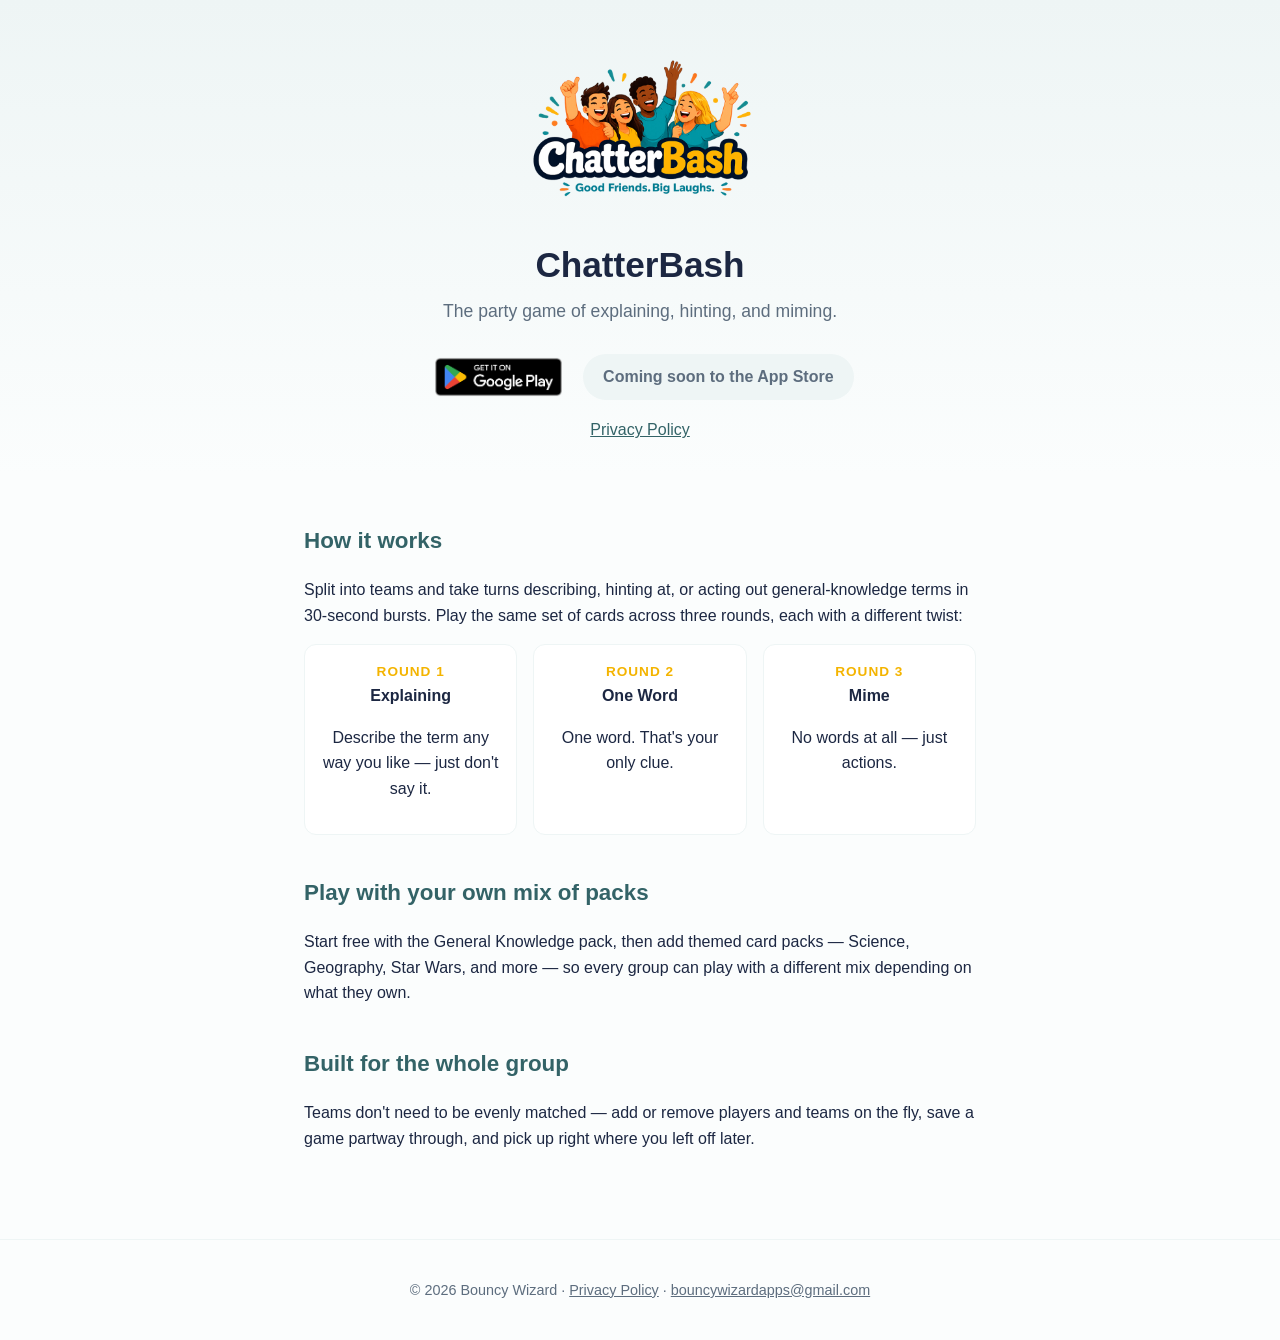
==== index.html @ 425f0691 "cache-buster" ====
<!doctype html>
<html lang="en">
<head>
  <meta charset="UTF-8">
  <meta name="viewport" content="width=device-width, initial-scale=1">
  <title>ChatterBash — the party game of explaining, hinting, and miming</title>
  <meta name="description" content="ChatterBash is a fast-paced party game inspired by Monikers and 30 Seconds. Describe, hint, or mime your way through three rounds with your team.">
  <link rel="icon" type="image/png" href="favicon.png">
  <link rel="apple-touch-icon" href="apple-touch-icon.png">
  <link rel="stylesheet" href="style.css?v=2">
</head>
<body>
  <header class="hero">
    <img class="logo" src="logo.png" alt="ChatterBash logo">
    <h1>ChatterBash</h1>
    <p class="tagline">The party game of explaining, hinting, and miming.</p>

    <div class="cta-row">
      <a class="play-badge"
         href="https://play.google.com/store/apps/details?id=com.bouncywizard.chatterbash">
        <img src="google-play-badge.png" alt="Get it on Google Play">
      </a>
      <span class="badge coming-soon">Coming soon to the App Store</span>
    </div>
    <p class="privacy-link"><a href="privacy.html">Privacy Policy</a></p>
  </header>

  <main>
    <section>
      <h2>How it works</h2>
      <p>
        Split into teams and take turns describing, hinting at, or acting out
        general-knowledge terms in 30-second bursts. Play the same set of
        cards across three rounds, each with a different twist:
      </p>
      <div class="rounds">
        <div class="card">
          <div class="round-num">ROUND 1</div>
          <strong>Explaining</strong>
          <p>Describe the term any way you like — just don't say it.</p>
        </div>
        <div class="card">
          <div class="round-num">ROUND 2</div>
          <strong>One Word</strong>
          <p>One word. That's your only clue.</p>
        </div>
        <div class="card">
          <div class="round-num">ROUND 3</div>
          <strong>Mime</strong>
          <p>No words at all — just actions.</p>
        </div>
      </div>
    </section>

    <section>
      <h2>Play with your own mix of packs</h2>
      <p>
        Start free with the General Knowledge pack, then add themed card
        packs — Science, Geography, Star Wars, and more — so every group can
        play with a different mix depending on what they own.
      </p>
    </section>

    <section>
      <h2>Built for the whole group</h2>
      <p>
        Teams don't need to be evenly matched — add or remove players and
        teams on the fly, save a game partway through, and pick up right
        where you left off later.
      </p>
    </section>
  </main>

  <footer>
    <p>
      &copy; 2026 Bouncy Wizard ·
      <a href="privacy.html">Privacy Policy</a> ·
      <a href="mailto:bouncywizardapps@gmail.com">bouncywizardapps@gmail.com</a>
    </p>
  </footer>
</body>
</html>
---- style.css ----
:root {
  --teal: #468489;
  --teal-dark: #336367;
  --gold: #f4b400;
  --green: #27c46a;
  --text: #1c2742;
  --text-secondary: #5d6d7e;
  --bg: #fbfdfd;
  --bg-panel: #ffffff;
  --bg-wash: #eef5f5;
  --max-width: 720px;
}

* {
  box-sizing: border-box;
}

body {
  margin: 0;
  font-family: -apple-system, BlinkMacSystemFont, "Segoe UI", Roboto, Helvetica, Arial, sans-serif;
  color: var(--text);
  background: var(--bg);
  line-height: 1.6;
}

a {
  color: var(--teal-dark);
}

header.hero {
  background: linear-gradient(180deg, var(--bg-wash) 0%, var(--bg) 100%);
  text-align: center;
  padding: 48px 24px 32px;
}

header.hero img.logo {
  max-width: 260px;
  width: 100%;
  height: auto;
}

header.hero h1 {
  margin: 8px 0 4px;
  font-size: 2.2rem;
}

header.hero p.tagline {
  margin: 0 auto;
  max-width: 480px;
  color: var(--text-secondary);
  font-size: 1.1rem;
}

main {
  max-width: var(--max-width);
  margin: 0 auto;
  padding: 8px 24px 48px;
}

.cta-row {
  display: flex;
  justify-content: center;
  align-items: center;
  gap: 12px;
  flex-wrap: wrap;
  margin: 24px 0 8px;
}

.badge {
  display: inline-block;
  padding: 10px 20px;
  border-radius: 999px;
  background: var(--teal);
  color: white;
  font-weight: 600;
  text-decoration: none;
}

.badge.secondary {
  background: transparent;
  color: var(--teal-dark);
  border: 2px solid var(--teal);
}

.privacy-link {
  text-align: center;
  margin: 12px 0 0;
}

.badge.coming-soon {
  background: var(--bg-wash);
  color: var(--text-secondary);
  cursor: default;
}

.play-badge {
  display: inline-flex;
  align-items: center;
}

.play-badge img {
  height: 56px;
  width: auto;
}

section {
  margin: 40px 0;
}

section h2 {
  color: var(--teal-dark);
  font-size: 1.4rem;
}

.rounds {
  display: grid;
  grid-template-columns: repeat(auto-fit, minmax(180px, 1fr));
  gap: 16px;
}

.rounds .card {
  background: var(--bg-panel);
  border: 1px solid var(--bg-wash);
  border-radius: 12px;
  padding: 16px;
  text-align: center;
}

.rounds .card .round-num {
  color: var(--gold);
  font-weight: 700;
  font-size: 0.85rem;
  letter-spacing: 1px;
}

footer {
  text-align: center;
  padding: 24px;
  color: var(--text-secondary);
  font-size: 0.9rem;
  border-top: 1px solid var(--bg-wash);
}

footer a {
  color: var(--text-secondary);
  text-decoration: underline;
}

.legal main {
  max-width: 680px;
}

.legal h1 {
  font-size: 1.8rem;
}

.legal h2 {
  color: var(--teal-dark);
  font-size: 1.2rem;
  margin-top: 32px;
}

.legal .updated {
  color: var(--text-secondary);
  font-size: 0.9rem;
}

.back-link {
  display: inline-block;
  margin-bottom: 16px;
}
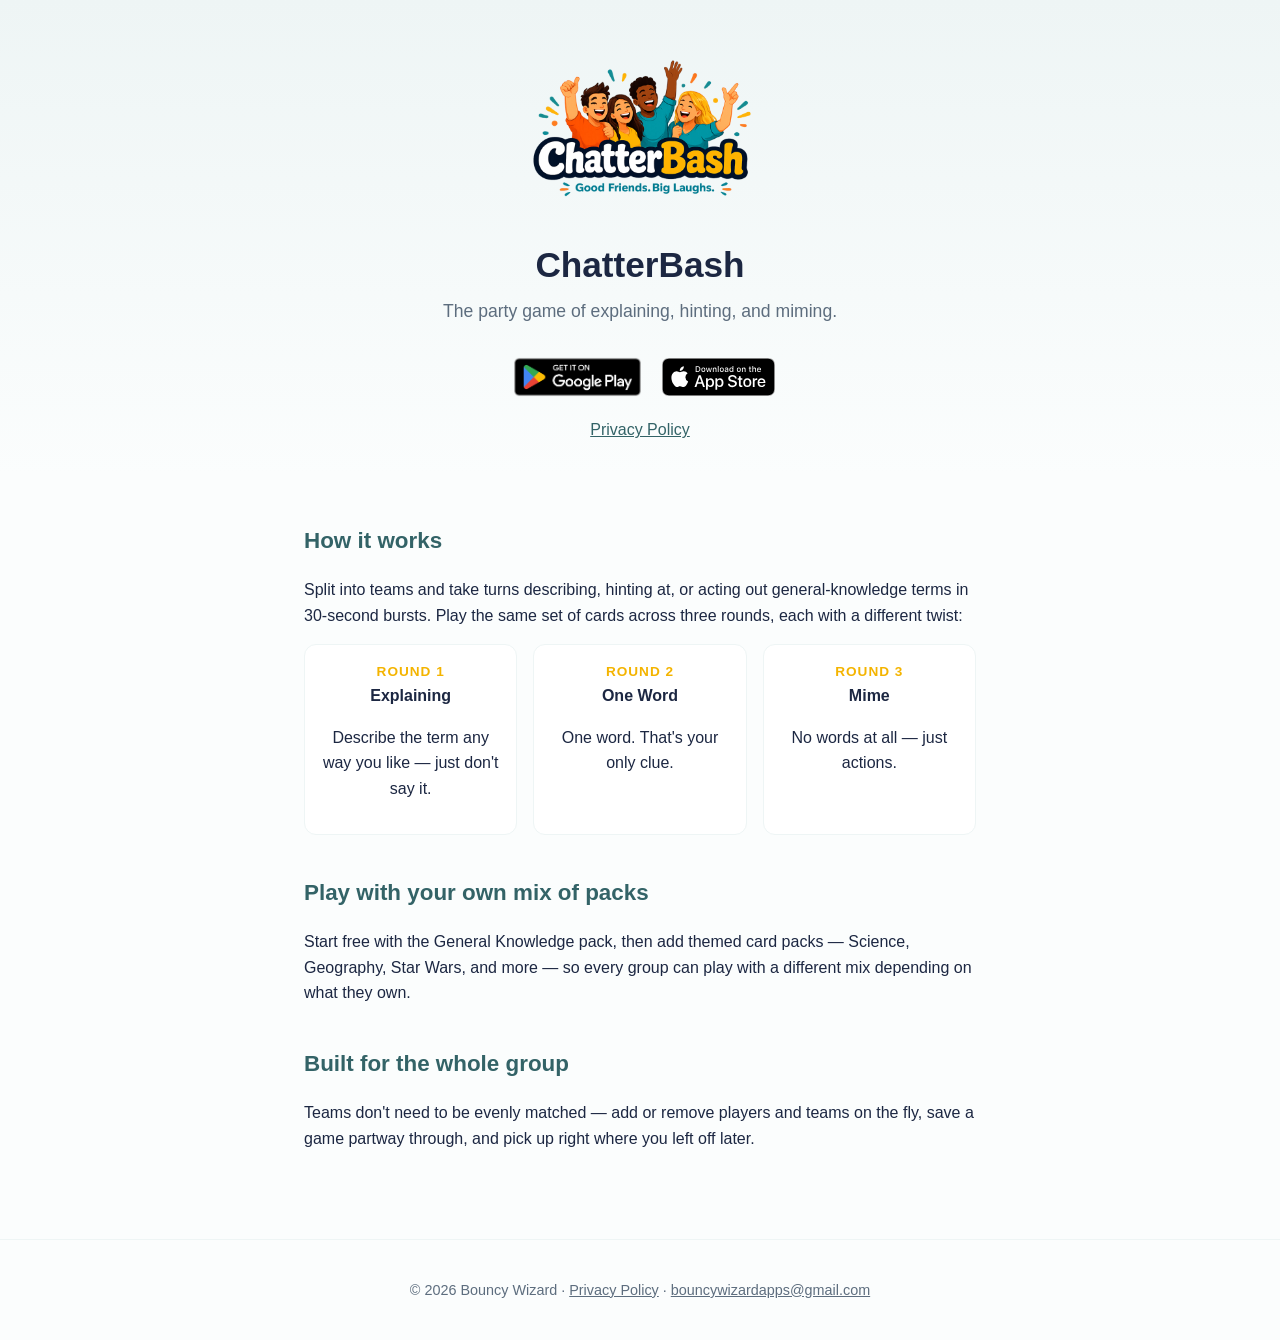
==== commit 9c9d9dcc: "Apple Store live!" ====
--- a/index.html
+++ b/index.html
@@ -7,7 +7,7 @@
   <meta name="description" content="ChatterBash is a fast-paced party game inspired by Monikers and 30 Seconds. Describe, hint, or mime your way through three rounds with your team.">
   <link rel="icon" type="image/png" href="favicon.png">
   <link rel="apple-touch-icon" href="apple-touch-icon.png">
-  <link rel="stylesheet" href="style.css?v=2">
+  <link rel="stylesheet" href="style.css?v=3">
 </head>
 <body>
   <header class="hero">
@@ -20,7 +20,10 @@
          href="https://play.google.com/store/apps/details?id=com.bouncywizard.chatterbash">
         <img src="google-play-badge.png" alt="Get it on Google Play">
       </a>
-      <span class="badge coming-soon">Coming soon to the App Store</span>
+      <a class="app-store-badge"
+         href="https://apps.apple.com/app/id6808120869">
+        <img src="app-store-badge.svg" alt="Download on the App Store">
+      </a>
     </div>
     <p class="privacy-link"><a href="privacy.html">Privacy Policy</a></p>
   </header>
--- a/style.css
+++ b/style.css
@@ -87,12 +87,6 @@
   margin: 12px 0 0;
 }
 
-.badge.coming-soon {
-  background: var(--bg-wash);
-  color: var(--text-secondary);
-  cursor: default;
-}
-
 .play-badge {
   display: inline-flex;
   align-items: center;
@@ -100,6 +94,18 @@
 
 .play-badge img {
   height: 56px;
+  width: auto;
+}
+
+/* The Play PNG has ~15% transparent padding baked in; Apple's SVG has none,
+   so 38px here matches the Play badge's visible height. */
+.app-store-badge {
+  display: inline-flex;
+  align-items: center;
+}
+
+.app-store-badge img {
+  height: 38px;
   width: auto;
 }
 
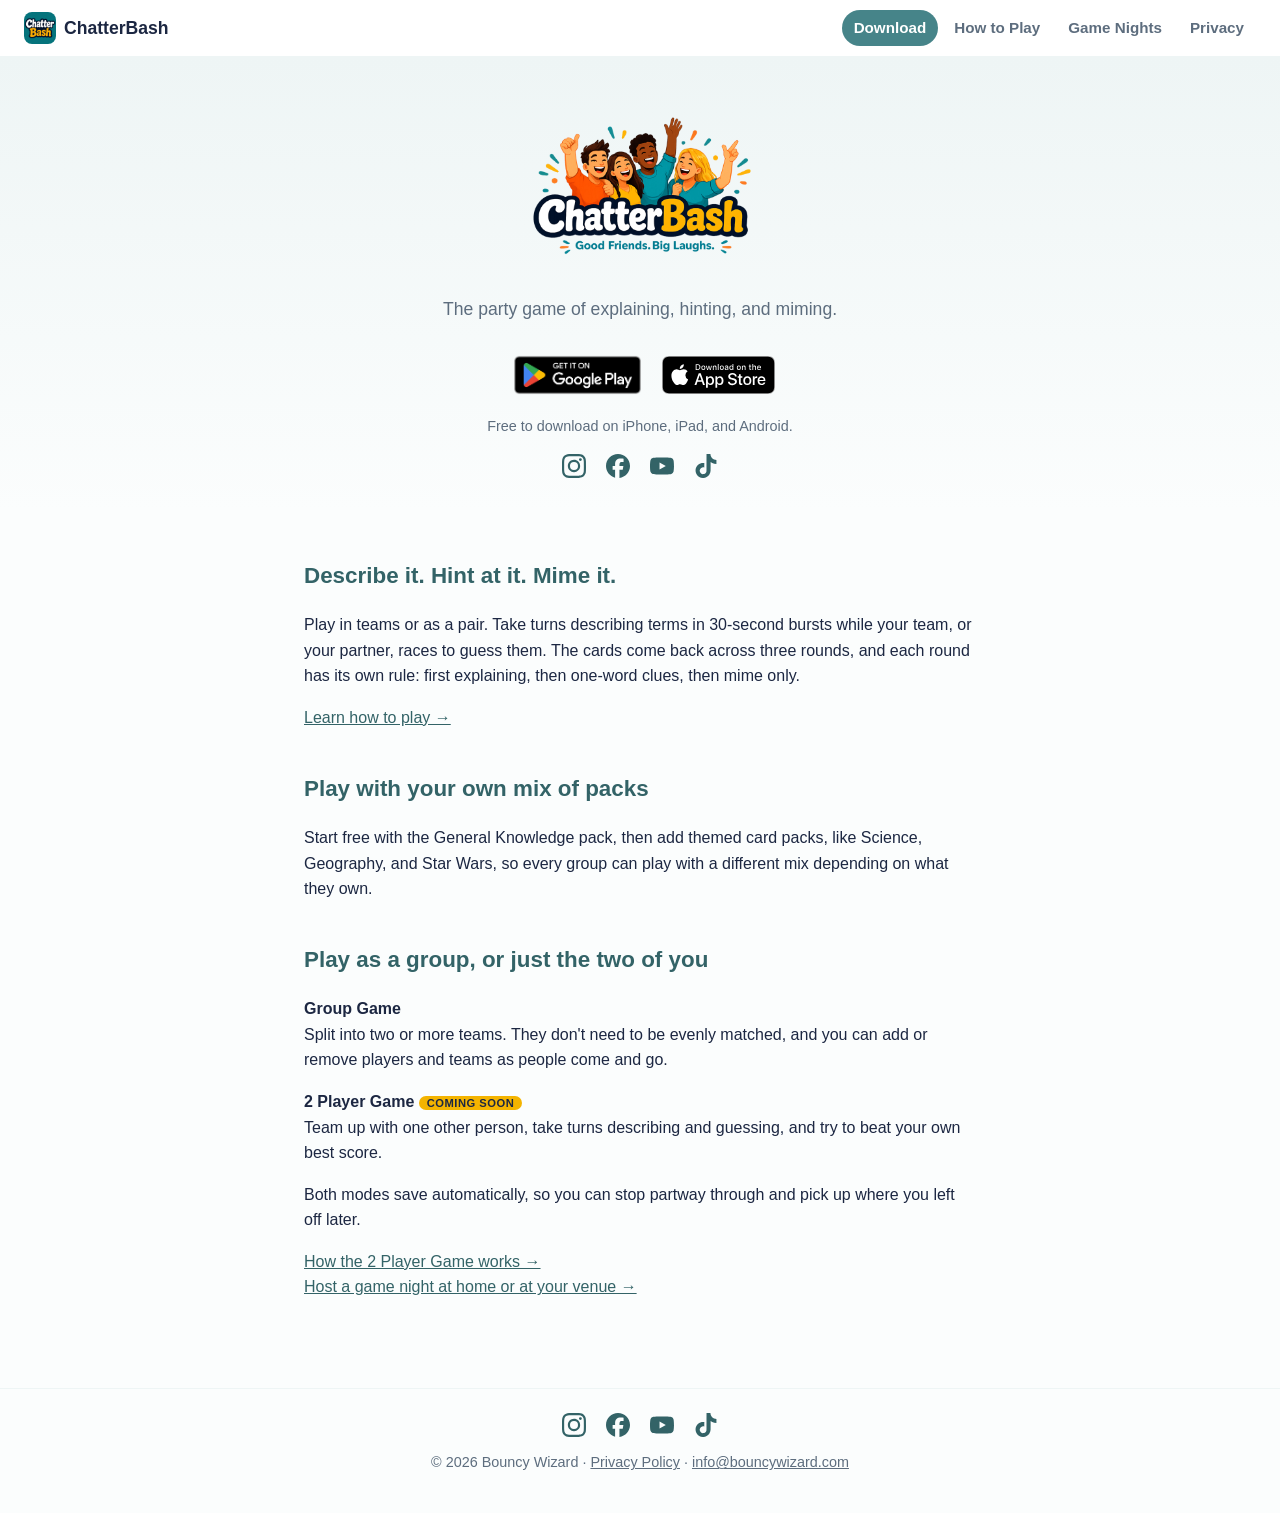
==== commit 110efdb5: "How to play and Game nights updates" ====
--- a/index.html
+++ b/index.html
@@ -7,12 +7,24 @@
   <meta name="description" content="ChatterBash is a fast-paced party game inspired by Monikers and 30 Seconds. Describe, hint, or mime your way through three rounds with your team.">
   <link rel="icon" type="image/png" href="favicon.png">
   <link rel="apple-touch-icon" href="apple-touch-icon.png">
-  <link rel="stylesheet" href="style.css?v=3">
+  <link rel="stylesheet" href="style.css?v=9">
 </head>
 <body>
+  <header class="site-nav">
+    <a class="brand" href="index.html">
+      <img src="apple-touch-icon.png" alt="" width="32" height="32">
+      ChatterBash
+    </a>
+    <nav aria-label="Main">
+      <a href="index.html" aria-current="page">Download</a>
+      <a href="how-to-play.html">How to Play</a>
+      <a href="game-nights.html">Game Nights</a>
+      <a href="privacy.html">Privacy</a>
+    </nav>
+  </header>
+
   <header class="hero">
-    <img class="logo" src="logo.png" alt="ChatterBash logo">
-    <h1>ChatterBash</h1>
+    <h1><img class="logo" src="logo.png" alt="ChatterBash"></h1>
     <p class="tagline">The party game of explaining, hinting, and miming.</p>
 
     <div class="cta-row">
@@ -25,60 +37,87 @@
         <img src="app-store-badge.svg" alt="Download on the App Store">
       </a>
     </div>
-    <p class="privacy-link"><a href="privacy.html">Privacy Policy</a></p>
+    <p class="hero-note">Free to download on iPhone, iPad, and Android.</p>
+    <nav class="social hero-social" aria-label="Follow ChatterBash">
+      <a href="https://www.instagram.com/chatterbashapp/" aria-label="Instagram" title="Instagram" target="_blank" rel="noopener">
+        <svg viewBox="0 0 24 24" aria-hidden="true"><path d="M7.0301.084c-1.2768.0602-2.1487.264-2.911.5634-.7888.3075-1.4575.72-2.1228 1.3877-.6652.6677-1.075 1.3368-1.3802 2.127-.2954.7638-.4956 1.6365-.552 2.914-.0564 1.2775-.0689 1.6882-.0626 4.947.0062 3.2586.0206 3.6671.0825 4.9473.061 1.2765.264 2.1482.5635 2.9107.308.7889.72 1.4573 1.388 2.1228.6679.6655 1.3365 1.0743 2.1285 1.38.7632.295 1.6361.4961 2.9134.552 1.2773.056 1.6884.069 4.9462.0627 3.2578-.0062 3.668-.0207 4.9478-.0814 1.28-.0607 2.147-.2652 2.9098-.5633.7889-.3086 1.4578-.72 2.1228-1.3881.665-.6682 1.0745-1.3378 1.3795-2.1284.2957-.7632.4966-1.636.552-2.9124.056-1.2809.0692-1.6898.063-4.948-.0063-3.2583-.021-3.6668-.0817-4.9465-.0607-1.2797-.264-2.1487-.5633-2.9117-.3084-.7889-.72-1.4568-1.3876-2.1228C21.2982 1.33 20.628.9208 19.8378.6165 19.074.321 18.2017.1197 16.9244.0645 15.6471.0093 15.236-.005 11.977.0014 8.718.0076 8.31.0215 7.0301.0839m.1402 21.6932c-1.17-.0509-1.8053-.2453-2.2287-.408-.5606-.216-.96-.4771-1.3819-.895-.422-.4178-.6811-.8186-.9-1.378-.1644-.4234-.3624-1.058-.4171-2.228-.0595-1.2645-.072-1.6442-.079-4.848-.007-3.2037.0053-3.583.0607-4.848.05-1.169.2456-1.805.408-2.2282.216-.5613.4762-.96.895-1.3816.4188-.4217.8184-.6814 1.3783-.9003.423-.1651 1.0575-.3614 2.227-.4171 1.2655-.06 1.6447-.072 4.848-.079 3.2033-.007 3.5835.005 4.8495.0608 1.169.0508 1.8053.2445 2.228.408.5608.216.96.4754 1.3816.895.4217.4194.6816.8176.9005 1.3787.1653.4217.3617 1.056.4169 2.2263.0602 1.2655.0739 1.645.0796 4.848.0058 3.203-.0055 3.5834-.061 4.848-.051 1.17-.245 1.8055-.408 2.2294-.216.5604-.4763.96-.8954 1.3814-.419.4215-.8181.6811-1.3783.9-.4224.1649-1.0577.3617-2.2262.4174-1.2656.0595-1.6448.072-4.8493.079-3.2045.007-3.5825-.006-4.848-.0608M16.953 5.5864A1.44 1.44 0 1 0 18.39 4.144a1.44 1.44 0 0 0-1.437 1.4424M5.8385 12.012c.0067 3.4032 2.7706 6.1557 6.173 6.1493 3.4026-.0065 6.157-2.7701 6.1506-6.1733-.0065-3.4032-2.771-6.1565-6.174-6.1498-3.403.0067-6.156 2.771-6.1496 6.1738M8 12.0077a4 4 0 1 1 4.008 3.9921A3.9996 3.9996 0 0 1 8 12.0077"/></svg>
+      </a>
+      <a href="https://www.facebook.com/profile.php?id=61594119927908" aria-label="Facebook" title="Facebook" target="_blank" rel="noopener">
+        <svg viewBox="0 0 24 24" aria-hidden="true"><path d="M9.101 23.691v-7.98H6.627v-3.667h2.474v-1.58c0-4.085 1.848-5.978 5.858-5.978.401 0 .955.042 1.468.103a8.68 8.68 0 0 1 1.141.195v3.325a8.623 8.623 0 0 0-.653-.036 26.805 26.805 0 0 0-.733-.009c-.707 0-1.259.096-1.675.309a1.686 1.686 0 0 0-.679.622c-.258.42-.374.995-.374 1.752v1.297h3.919l-.386 2.103-.287 1.564h-3.246v8.245C19.396 23.238 24 18.179 24 12.044c0-6.627-5.373-12-12-12s-12 5.373-12 12c0 5.628 3.874 10.35 9.101 11.647Z"/></svg>
+      </a>
+      <a href="https://www.youtube.com/@ChatterBash" aria-label="YouTube" title="YouTube" target="_blank" rel="noopener">
+        <svg viewBox="0 0 24 24" aria-hidden="true"><path d="M23.498 6.186a3.016 3.016 0 0 0-2.122-2.136C19.505 3.545 12 3.545 12 3.545s-7.505 0-9.377.505A3.017 3.017 0 0 0 .502 6.186C0 8.07 0 12 0 12s0 3.93.502 5.814a3.016 3.016 0 0 0 2.122 2.136c1.871.505 9.376.505 9.376.505s7.505 0 9.377-.505a3.015 3.015 0 0 0 2.122-2.136C24 15.93 24 12 24 12s0-3.93-.502-5.814zM9.545 15.568V8.432L15.818 12l-6.273 3.568z"/></svg>
+      </a>
+      <a href="https://www.tiktok.com/@chatterbash" aria-label="TikTok" title="TikTok" target="_blank" rel="noopener">
+        <svg viewBox="0 0 24 24" aria-hidden="true"><path d="M12.525.02c1.31-.02 2.61-.01 3.91-.02.08 1.53.63 3.09 1.75 4.17 1.12 1.11 2.7 1.62 4.24 1.79v4.03c-1.44-.05-2.89-.35-4.2-.97-.57-.26-1.1-.59-1.62-.93-.01 2.92.01 5.84-.02 8.75-.08 1.4-.54 2.79-1.35 3.94-1.31 1.92-3.58 3.17-5.91 3.21-1.43.08-2.86-.31-4.08-1.03-2.02-1.19-3.44-3.37-3.65-5.71-.02-.5-.03-1-.01-1.49.18-1.9 1.12-3.72 2.58-4.96 1.66-1.44 3.98-2.13 6.15-1.72.02 1.48-.04 2.96-.04 4.44-.99-.32-2.15-.23-3.02.37-.63.41-1.11 1.04-1.36 1.75-.21.51-.15 1.07-.14 1.61.24 1.64 1.82 3.02 3.5 2.87 1.12-.01 2.19-.66 2.77-1.61.19-.33.4-.67.41-1.06.1-1.79.06-3.57.07-5.36.01-4.03-.01-8.05.02-12.07z"/></svg>
+      </a>
+    </nav>
   </header>
 
   <main>
     <section>
-      <h2>How it works</h2>
+      <h2>Describe it. Hint at it. Mime it.</h2>
       <p>
-        Split into teams and take turns describing, hinting at, or acting out
-        general-knowledge terms in 30-second bursts. Play the same set of
-        cards across three rounds, each with a different twist:
+        Play in teams or as a pair. Take turns describing terms in 30-second
+        bursts while your team, or your partner, races to guess them. The
+        cards come back across three rounds, and each round has its own rule:
+        first explaining, then one-word clues, then mime only.
       </p>
-      <div class="rounds">
-        <div class="card">
-          <div class="round-num">ROUND 1</div>
-          <strong>Explaining</strong>
-          <p>Describe the term any way you like — just don't say it.</p>
-        </div>
-        <div class="card">
-          <div class="round-num">ROUND 2</div>
-          <strong>One Word</strong>
-          <p>One word. That's your only clue.</p>
-        </div>
-        <div class="card">
-          <div class="round-num">ROUND 3</div>
-          <strong>Mime</strong>
-          <p>No words at all — just actions.</p>
-        </div>
-      </div>
+      <p><a href="how-to-play.html">Learn how to play &rarr;</a></p>
     </section>
 
     <section>
       <h2>Play with your own mix of packs</h2>
       <p>
         Start free with the General Knowledge pack, then add themed card
-        packs — Science, Geography, Star Wars, and more — so every group can
-        play with a different mix depending on what they own.
+        packs, like Science, Geography, and Star Wars, so every group can play
+        with a different mix depending on what they own.
       </p>
     </section>
 
     <section>
-      <h2>Built for the whole group</h2>
+      <h2>Play as a group, or just the two of you</h2>
       <p>
-        Teams don't need to be evenly matched — add or remove players and
-        teams on the fly, save a game partway through, and pick up right
-        where you left off later.
+        <strong>Group Game</strong><br>
+        Split into two or more teams. They don't
+        need to be evenly matched, and you can add or remove players and
+        teams as people come and go.
+      </p>
+      <p>
+        <strong>2 Player Game</strong> <span class="soon">Coming soon</span><br>
+        Team up with one other person, take turns describing and guessing,
+        and try to beat your own best score.
+      </p>
+      <p>
+        Both modes save automatically, so you can stop partway through and
+        pick up where you left off later.
+      </p>
+      <p>
+        <a href="how-to-play.html#2-player">How the 2 Player Game works &rarr;</a><br>
+        <a href="game-nights.html">Host a game night at home or at your venue &rarr;</a>
       </p>
     </section>
   </main>
 
   <footer>
+    <nav class="social" aria-label="ChatterBash on social media">
+      <a href="https://www.instagram.com/chatterbashapp/" aria-label="Instagram" title="Instagram" target="_blank" rel="noopener">
+        <svg viewBox="0 0 24 24" aria-hidden="true"><path d="M7.0301.084c-1.2768.0602-2.1487.264-2.911.5634-.7888.3075-1.4575.72-2.1228 1.3877-.6652.6677-1.075 1.3368-1.3802 2.127-.2954.7638-.4956 1.6365-.552 2.914-.0564 1.2775-.0689 1.6882-.0626 4.947.0062 3.2586.0206 3.6671.0825 4.9473.061 1.2765.264 2.1482.5635 2.9107.308.7889.72 1.4573 1.388 2.1228.6679.6655 1.3365 1.0743 2.1285 1.38.7632.295 1.6361.4961 2.9134.552 1.2773.056 1.6884.069 4.9462.0627 3.2578-.0062 3.668-.0207 4.9478-.0814 1.28-.0607 2.147-.2652 2.9098-.5633.7889-.3086 1.4578-.72 2.1228-1.3881.665-.6682 1.0745-1.3378 1.3795-2.1284.2957-.7632.4966-1.636.552-2.9124.056-1.2809.0692-1.6898.063-4.948-.0063-3.2583-.021-3.6668-.0817-4.9465-.0607-1.2797-.264-2.1487-.5633-2.9117-.3084-.7889-.72-1.4568-1.3876-2.1228C21.2982 1.33 20.628.9208 19.8378.6165 19.074.321 18.2017.1197 16.9244.0645 15.6471.0093 15.236-.005 11.977.0014 8.718.0076 8.31.0215 7.0301.0839m.1402 21.6932c-1.17-.0509-1.8053-.2453-2.2287-.408-.5606-.216-.96-.4771-1.3819-.895-.422-.4178-.6811-.8186-.9-1.378-.1644-.4234-.3624-1.058-.4171-2.228-.0595-1.2645-.072-1.6442-.079-4.848-.007-3.2037.0053-3.583.0607-4.848.05-1.169.2456-1.805.408-2.2282.216-.5613.4762-.96.895-1.3816.4188-.4217.8184-.6814 1.3783-.9003.423-.1651 1.0575-.3614 2.227-.4171 1.2655-.06 1.6447-.072 4.848-.079 3.2033-.007 3.5835.005 4.8495.0608 1.169.0508 1.8053.2445 2.228.408.5608.216.96.4754 1.3816.895.4217.4194.6816.8176.9005 1.3787.1653.4217.3617 1.056.4169 2.2263.0602 1.2655.0739 1.645.0796 4.848.0058 3.203-.0055 3.5834-.061 4.848-.051 1.17-.245 1.8055-.408 2.2294-.216.5604-.4763.96-.8954 1.3814-.419.4215-.8181.6811-1.3783.9-.4224.1649-1.0577.3617-2.2262.4174-1.2656.0595-1.6448.072-4.8493.079-3.2045.007-3.5825-.006-4.848-.0608M16.953 5.5864A1.44 1.44 0 1 0 18.39 4.144a1.44 1.44 0 0 0-1.437 1.4424M5.8385 12.012c.0067 3.4032 2.7706 6.1557 6.173 6.1493 3.4026-.0065 6.157-2.7701 6.1506-6.1733-.0065-3.4032-2.771-6.1565-6.174-6.1498-3.403.0067-6.156 2.771-6.1496 6.1738M8 12.0077a4 4 0 1 1 4.008 3.9921A3.9996 3.9996 0 0 1 8 12.0077"/></svg>
+      </a>
+      <a href="https://www.facebook.com/profile.php?id=61594119927908" aria-label="Facebook" title="Facebook" target="_blank" rel="noopener">
+        <svg viewBox="0 0 24 24" aria-hidden="true"><path d="M9.101 23.691v-7.98H6.627v-3.667h2.474v-1.58c0-4.085 1.848-5.978 5.858-5.978.401 0 .955.042 1.468.103a8.68 8.68 0 0 1 1.141.195v3.325a8.623 8.623 0 0 0-.653-.036 26.805 26.805 0 0 0-.733-.009c-.707 0-1.259.096-1.675.309a1.686 1.686 0 0 0-.679.622c-.258.42-.374.995-.374 1.752v1.297h3.919l-.386 2.103-.287 1.564h-3.246v8.245C19.396 23.238 24 18.179 24 12.044c0-6.627-5.373-12-12-12s-12 5.373-12 12c0 5.628 3.874 10.35 9.101 11.647Z"/></svg>
+      </a>
+      <a href="https://www.youtube.com/@ChatterBash" aria-label="YouTube" title="YouTube" target="_blank" rel="noopener">
+        <svg viewBox="0 0 24 24" aria-hidden="true"><path d="M23.498 6.186a3.016 3.016 0 0 0-2.122-2.136C19.505 3.545 12 3.545 12 3.545s-7.505 0-9.377.505A3.017 3.017 0 0 0 .502 6.186C0 8.07 0 12 0 12s0 3.93.502 5.814a3.016 3.016 0 0 0 2.122 2.136c1.871.505 9.376.505 9.376.505s7.505 0 9.377-.505a3.015 3.015 0 0 0 2.122-2.136C24 15.93 24 12 24 12s0-3.93-.502-5.814zM9.545 15.568V8.432L15.818 12l-6.273 3.568z"/></svg>
+      </a>
+      <a href="https://www.tiktok.com/@chatterbash" aria-label="TikTok" title="TikTok" target="_blank" rel="noopener">
+        <svg viewBox="0 0 24 24" aria-hidden="true"><path d="M12.525.02c1.31-.02 2.61-.01 3.91-.02.08 1.53.63 3.09 1.75 4.17 1.12 1.11 2.7 1.62 4.24 1.79v4.03c-1.44-.05-2.89-.35-4.2-.97-.57-.26-1.1-.59-1.62-.93-.01 2.92.01 5.84-.02 8.75-.08 1.4-.54 2.79-1.35 3.94-1.31 1.92-3.58 3.17-5.91 3.21-1.43.08-2.86-.31-4.08-1.03-2.02-1.19-3.44-3.37-3.65-5.71-.02-.5-.03-1-.01-1.49.18-1.9 1.12-3.72 2.58-4.96 1.66-1.44 3.98-2.13 6.15-1.72.02 1.48-.04 2.96-.04 4.44-.99-.32-2.15-.23-3.02.37-.63.41-1.11 1.04-1.36 1.75-.21.51-.15 1.07-.14 1.61.24 1.64 1.82 3.02 3.5 2.87 1.12-.01 2.19-.66 2.77-1.61.19-.33.4-.67.41-1.06.1-1.79.06-3.57.07-5.36.01-4.03-.01-8.05.02-12.07z"/></svg>
+      </a>
+    </nav>
     <p>
       &copy; 2026 Bouncy Wizard ·
       <a href="privacy.html">Privacy Policy</a> ·
-      <a href="mailto:bouncywizardapps@gmail.com">bouncywizardapps@gmail.com</a>
+      <a href="mailto:info@bouncywizard.com">info@bouncywizard.com</a>
     </p>
   </footer>
 </body>
--- a/style.css
+++ b/style.css
@@ -27,6 +27,103 @@
   color: var(--teal-dark);
 }
 
+/* Site-wide navigation bar */
+.site-nav {
+  position: sticky;
+  top: 0;
+  z-index: 10;
+  display: flex;
+  align-items: center;
+  justify-content: space-between;
+  flex-wrap: wrap;
+  gap: 8px 24px;
+  padding: 10px 24px;
+  background: var(--bg-panel);
+  border-bottom: 1px solid var(--bg-wash);
+}
+
+.site-nav .brand {
+  display: inline-flex;
+  align-items: center;
+  gap: 8px;
+  font-weight: 700;
+  font-size: 1.1rem;
+  color: var(--text);
+  text-decoration: none;
+}
+
+.site-nav .brand img {
+  width: 32px;
+  height: 32px;
+  border-radius: 8px;
+}
+
+.site-nav nav {
+  display: flex;
+  flex-wrap: wrap;
+  gap: 4px;
+}
+
+.site-nav nav a {
+  padding: 6px 12px;
+  border-radius: 999px;
+  color: var(--text-secondary);
+  font-weight: 600;
+  font-size: 0.95rem;
+  text-decoration: none;
+}
+
+.site-nav nav a:hover,
+.site-nav nav a:focus-visible {
+  color: var(--teal-dark);
+  background: var(--bg-wash);
+}
+
+.site-nav nav a[aria-current="page"] {
+  color: white;
+  background: var(--teal);
+}
+
+@media (max-width: 560px) {
+  .site-nav {
+    justify-content: center;
+    padding: 10px 16px;
+  }
+
+  .site-nav nav {
+    justify-content: center;
+  }
+
+  .site-nav nav {
+    gap: 0;
+  }
+
+  .site-nav nav a {
+    padding: 5px 8px;
+    font-size: 0.85rem;
+  }
+}
+
+/* Shorter header for inner pages */
+.page-hero {
+  background: linear-gradient(180deg, var(--bg-wash) 0%, var(--bg) 100%);
+  text-align: center;
+  padding: 40px 24px 16px;
+}
+
+.page-hero h1 {
+  margin: 0 0 4px;
+  font-size: 2rem;
+  color: var(--teal-dark);
+}
+
+.page-hero .tagline {
+  margin: 0 auto;
+  max-width: 480px;
+  color: var(--text-secondary);
+  font-size: 1.1rem;
+}
+
 header.hero {
   background: linear-gradient(180deg, var(--bg-wash) 0%, var(--bg) 100%);
   text-align: center;
@@ -34,14 +131,15 @@
 }
 
 header.hero img.logo {
+  display: inline-block;
   max-width: 260px;
   width: 100%;
   height: auto;
 }
 
 header.hero h1 {
-  margin: 8px 0 4px;
-  font-size: 2.2rem;
+  margin: 0 0 16px;
+  line-height: 0;
 }
 
 header.hero p.tagline {
@@ -82,9 +180,11 @@
   border: 2px solid var(--teal);
 }
 
-.privacy-link {
+.hero-note {
   text-align: center;
   margin: 12px 0 0;
+  color: var(--text-secondary);
+  font-size: 0.9rem;
 }
 
 .play-badge {
@@ -118,13 +218,13 @@
   font-size: 1.4rem;
 }
 
-.rounds {
+.cards {
   display: grid;
   grid-template-columns: repeat(auto-fit, minmax(180px, 1fr));
   gap: 16px;
 }
 
-.rounds .card {
+.card {
   background: var(--bg-panel);
   border: 1px solid var(--bg-wash);
   border-radius: 12px;
@@ -132,13 +232,39 @@
   text-align: center;
 }
 
-.rounds .card .round-num {
+.card .round-num {
   color: var(--gold);
   font-weight: 700;
   font-size: 0.85rem;
   letter-spacing: 1px;
 }
 
+.steps {
+  padding-left: 1.4em;
+}
+
+.steps li {
+  margin-bottom: 12px;
+}
+
+.steps li::marker {
+  color: var(--teal);
+  font-weight: 700;
+}
+
+.card strong {
+  display: block;
+  margin-bottom: 4px;
+}
+
+.card p {
+  margin: 0;
+}
+
+.cta-section {
+  text-align: center;
+}
+
 footer {
   text-align: center;
   padding: 24px;
@@ -171,7 +297,257 @@
   font-size: 0.9rem;
 }
 
-.back-link {
+.social {
+  display: flex;
+  justify-content: center;
+  gap: 20px;
+  margin-bottom: 12px;
+}
+
+.social a {
+  display: inline-flex;
+  color: var(--teal-dark);
+  transition: color 0.15s ease, transform 0.15s ease;
+}
+
+.social a:hover,
+.social a:focus-visible {
+  color: var(--teal);
+  transform: translateY(-2px);
+}
+
+.social svg {
+  width: 24px;
+  height: 24px;
+  fill: currentColor;
+}
+
+/* How to Play: game-mode tabs */
+.tabs {
+  display: flex;
+  gap: 4px;
+  margin: 24px 0 8px;
+  padding: 4px;
+  background: var(--bg-wash);
+  border-radius: 16px;
+}
+
+.tab {
+  flex: 1;
+  display: inline-flex;
+  align-items: center;
+  justify-content: center;
+  flex-wrap: wrap;
+  gap: 6px;
+  padding: 10px 12px;
+  border: 0;
+  border-radius: 12px;
+  background: transparent;
+  color: var(--text-secondary);
+  font: inherit;
+  font-weight: 600;
+  cursor: pointer;
+}
+
+.tab:hover {
+  color: var(--teal-dark);
+}
+
+.tab[aria-selected="true"] {
+  background: var(--teal);
+  color: white;
+}
+
+.tab:focus-visible {
+  outline: 2px solid var(--teal-dark);
+  outline-offset: 2px;
+}
+
+.soon {
+  padding: 1px 8px;
+  border-radius: 999px;
+  background: var(--gold);
+  color: var(--text);
+  font-size: 0.7rem;
+  font-weight: 700;
+  letter-spacing: 0.5px;
+  text-transform: uppercase;
+}
+
+.notice {
+  margin: 24px 0 0;
+  padding: 12px 16px;
+  border-left: 4px solid var(--gold);
+  border-radius: 8px;
+  background: #fff8e1;
+}
+
+.tab-panel section:first-child,
+.tab-panel .notice + section {
+  margin-top: 24px;
+}
+
+/* Game Nights: at home / at your venue */
+html {
+  scroll-behavior: smooth;
+}
+
+.part {
+  scroll-margin-top: 80px;
+  padding-top: 8px;
+}
+
+.part + .part {
+  border-top: 1px solid var(--bg-wash);
+  padding-top: 32px;
+}
+
+.part h2 {
+  font-size: 1.7rem;
+}
+
+.part h3 {
+  color: var(--teal-dark);
+  font-size: 1.2rem;
+  margin: 32px 0 8px;
+}
+
+.chooser {
+  display: grid;
+  grid-template-columns: repeat(auto-fit, minmax(220px, 1fr));
+  gap: 16px;
+  margin-top: 24px;
+}
+
+.choice {
+  display: block;
+  padding: 18px 20px;
+  border: 2px solid var(--bg-wash);
+  border-radius: 12px;
+  background: var(--bg-panel);
+  color: var(--text);
+  text-decoration: none;
+  transition: border-color 0.15s ease, transform 0.15s ease;
+}
+
+.choice:hover,
+.choice:focus-visible {
+  border-color: var(--teal);
+  transform: translateY(-2px);
+}
+
+.choice strong {
+  display: block;
+  color: var(--teal-dark);
+  font-size: 1.15rem;
+}
+
+.choice strong::after {
+  content: " \2193";
+}
+
+.choice span {
+  color: var(--text-secondary);
+}
+
+.lead {
+  color: var(--teal-dark);
+  font-size: 1.15rem;
+}
+
+.golden {
+  padding: 12px 16px;
+  border-left: 4px solid var(--gold);
+  border-radius: 8px;
+  background: #fff8e1;
+  font-style: italic;
+}
+
+.kit {
+  margin: 28px 0;
+  padding: 24px;
+  border-radius: 12px;
+  background: var(--teal-dark);
+  color: white;
+}
+
+.kit h3 {
+  margin: 4px 0 8px;
+  color: white;
+  font-size: 1.35rem;
+}
+
+.kit p {
+  margin: 0 0 16px;
+}
+
+.kit-label {
+  color: var(--gold);
+  font-weight: 700;
+  font-size: 0.8rem;
+  letter-spacing: 1px;
+  text-transform: uppercase;
+}
+
+.kit-button {
   display: inline-block;
-  margin-bottom: 16px;
-}
+  padding: 10px 20px;
+  border-radius: 999px;
+  background: var(--gold);
+  color: var(--text);
+  font-weight: 700;
+  text-decoration: none;
+}
+
+.kit-button:hover,
+.kit-button:focus-visible {
+  background: #ffc933;
+}
+
+.kit-button span {
+  font-weight: 400;
+  font-size: 0.9rem;
+  white-space: nowrap;
+}
+
+.table-wrap {
+  overflow-x: auto;
+}
+
+table {
+  width: 100%;
+  border-collapse: collapse;
+  font-size: 0.95rem;
+}
+
+th,
+td {
+  padding: 10px 12px;
+  text-align: left;
+  vertical-align: top;
+  border-bottom: 1px solid var(--bg-wash);
+}
+
+thead th {
+  background: var(--text);
+  color: white;
+}
+
+tbody th {
+  font-weight: 600;
+}
+
+tbody tr:nth-child(even) {
+  background: var(--bg-wash);
+}
+
+@media (max-width: 560px) {
+  th,
+  td {
+    padding: 8px;
+  }
+}
+
+.hero-social {
+  margin: 16px 0 0;
+}
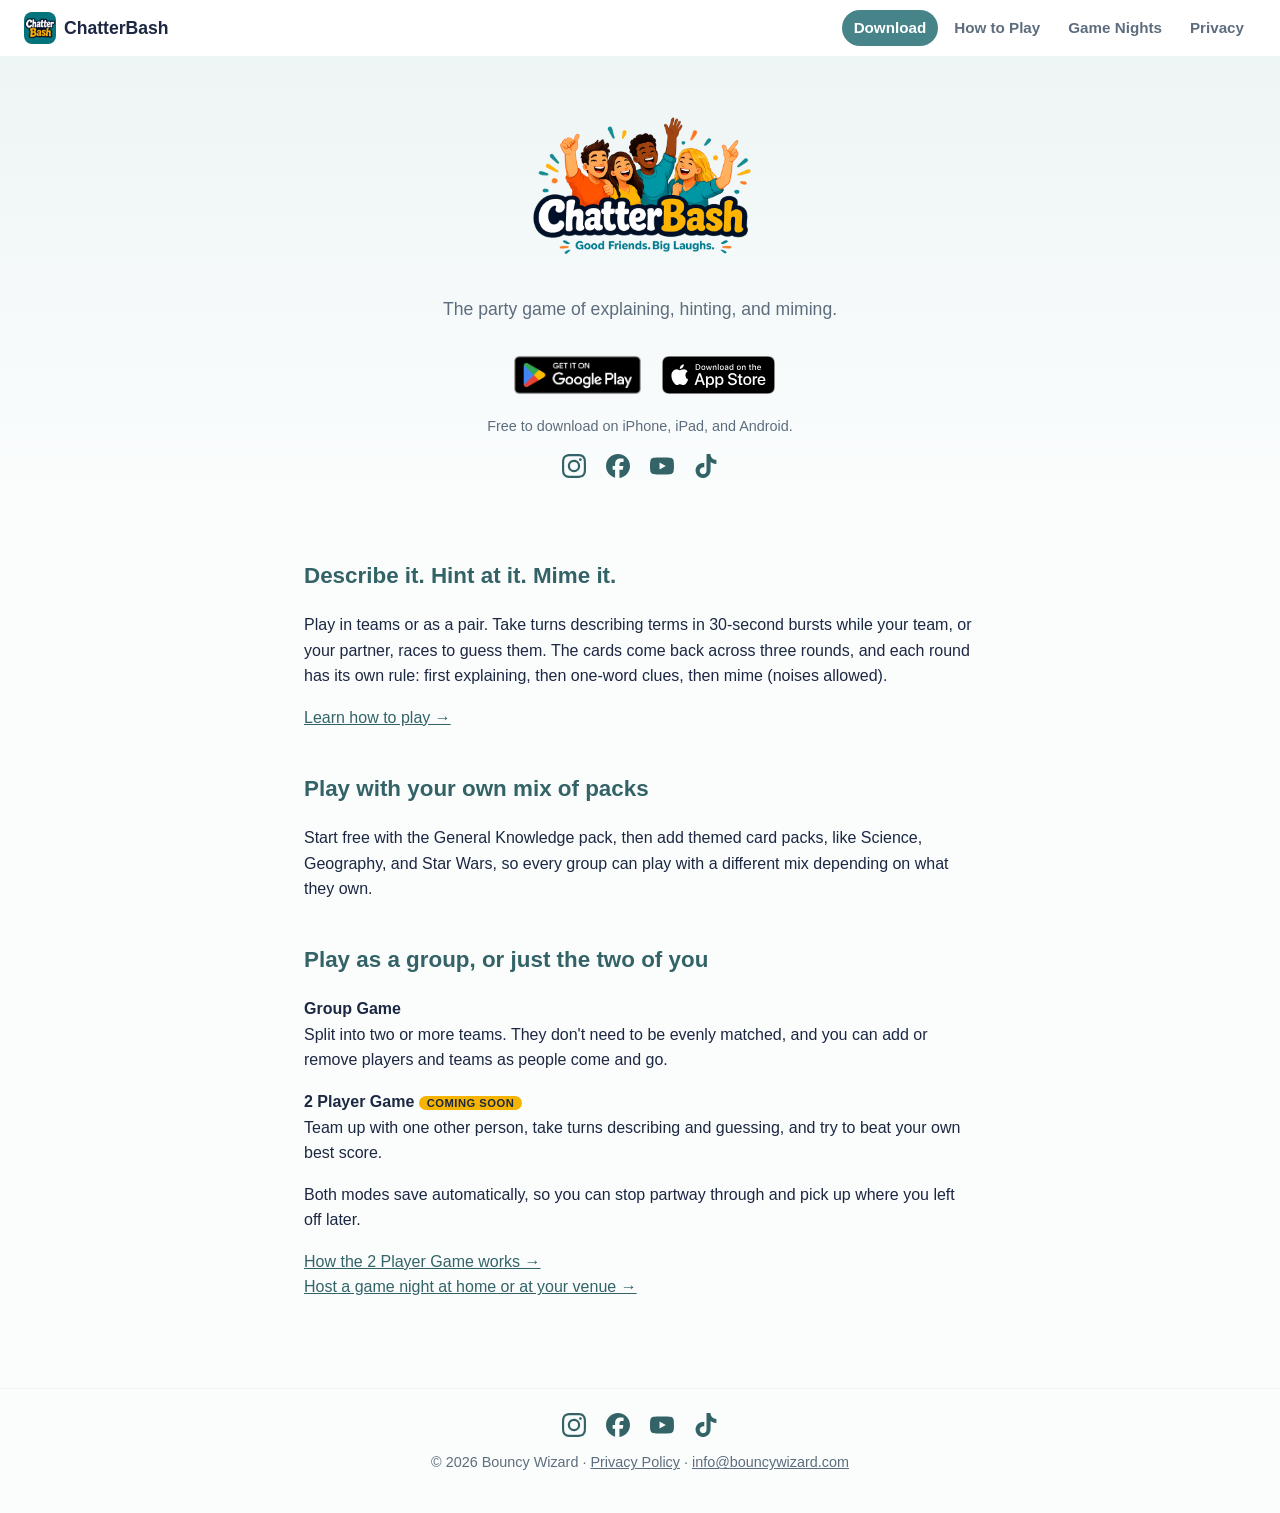
==== commit 9e9fd8b3: "small update" ====
--- a/index.html
+++ b/index.html
@@ -61,7 +61,7 @@
         Play in teams or as a pair. Take turns describing terms in 30-second
         bursts while your team, or your partner, races to guess them. The
         cards come back across three rounds, and each round has its own rule:
-        first explaining, then one-word clues, then mime only.
+        first explaining, then one-word clues, then mime (noises allowed).
       </p>
       <p><a href="how-to-play.html">Learn how to play &rarr;</a></p>
     </section>
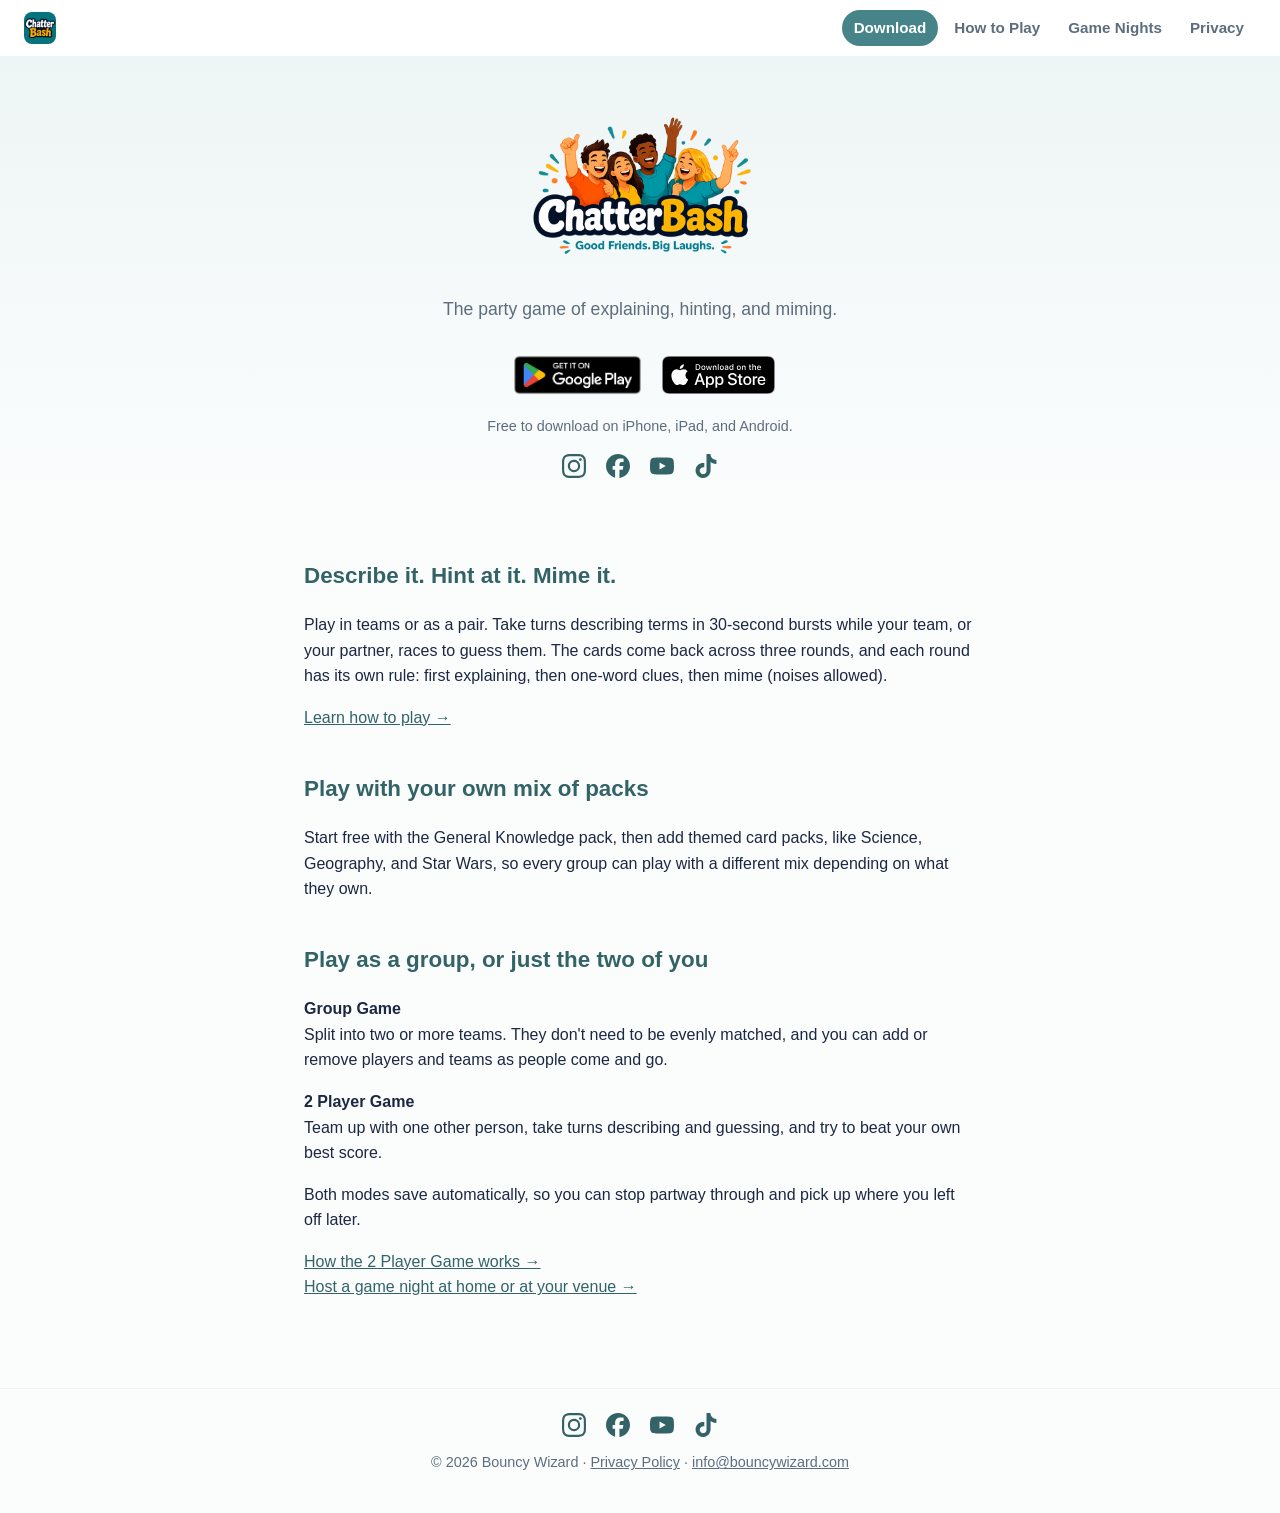
==== commit ca503f35: "remove "coming soon" for 2 player game" ====
--- a/index.html
+++ b/index.html
@@ -12,8 +12,7 @@
 <body>
   <header class="site-nav">
     <a class="brand" href="index.html">
-      <img src="apple-touch-icon.png" alt="" width="32" height="32">
-      ChatterBash
+      <img src="apple-touch-icon.png" alt="ChatterBash home" width="32" height="32">
     </a>
     <nav aria-label="Main">
       <a href="index.html" aria-current="page">Download</a>
@@ -84,7 +83,7 @@
         teams as people come and go.
       </p>
       <p>
-        <strong>2 Player Game</strong> <span class="soon">Coming soon</span><br>
+        <strong>2 Player Game</strong><br>
         Team up with one other person, take turns describing and guessing,
         and try to beat your own best score.
       </p>
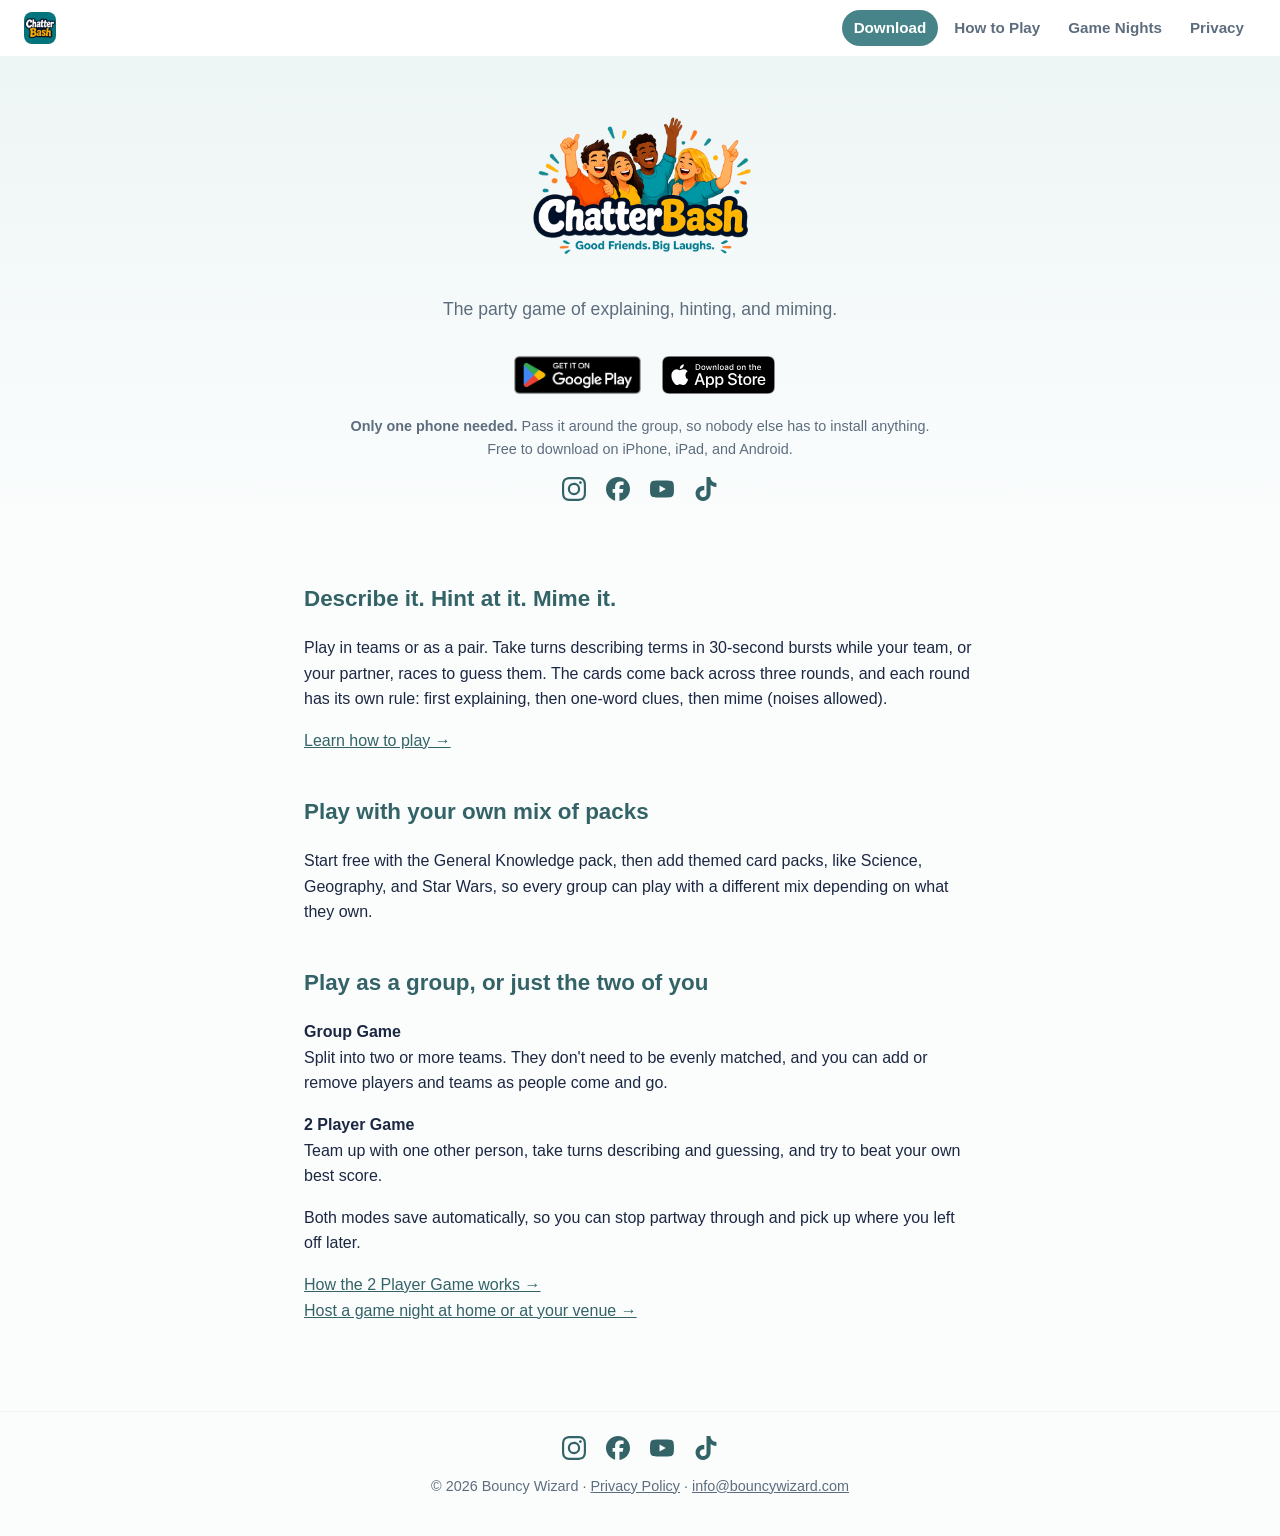
==== commit 59d825c9: "Need only one phone" ====
--- a/index.html
+++ b/index.html
@@ -36,7 +36,7 @@
         <img src="app-store-badge.svg" alt="Download on the App Store">
       </a>
     </div>
-    <p class="hero-note">Free to download on iPhone, iPad, and Android.</p>
+    <p class="hero-note"><strong>Only one phone needed.</strong> Pass it around the group, so nobody else has to install anything.<br>Free to download on iPhone, iPad, and Android.</p>
     <nav class="social hero-social" aria-label="Follow ChatterBash">
       <a href="https://www.instagram.com/chatterbashapp/" aria-label="Instagram" title="Instagram" target="_blank" rel="noopener">
         <svg viewBox="0 0 24 24" aria-hidden="true"><path d="M7.0301.084c-1.2768.0602-2.1487.264-2.911.5634-.7888.3075-1.4575.72-2.1228 1.3877-.6652.6677-1.075 1.3368-1.3802 2.127-.2954.7638-.4956 1.6365-.552 2.914-.0564 1.2775-.0689 1.6882-.0626 4.947.0062 3.2586.0206 3.6671.0825 4.9473.061 1.2765.264 2.1482.5635 2.9107.308.7889.72 1.4573 1.388 2.1228.6679.6655 1.3365 1.0743 2.1285 1.38.7632.295 1.6361.4961 2.9134.552 1.2773.056 1.6884.069 4.9462.0627 3.2578-.0062 3.668-.0207 4.9478-.0814 1.28-.0607 2.147-.2652 2.9098-.5633.7889-.3086 1.4578-.72 2.1228-1.3881.665-.6682 1.0745-1.3378 1.3795-2.1284.2957-.7632.4966-1.636.552-2.9124.056-1.2809.0692-1.6898.063-4.948-.0063-3.2583-.021-3.6668-.0817-4.9465-.0607-1.2797-.264-2.1487-.5633-2.9117-.3084-.7889-.72-1.4568-1.3876-2.1228C21.2982 1.33 20.628.9208 19.8378.6165 19.074.321 18.2017.1197 16.9244.0645 15.6471.0093 15.236-.005 11.977.0014 8.718.0076 8.31.0215 7.0301.0839m.1402 21.6932c-1.17-.0509-1.8053-.2453-2.2287-.408-.5606-.216-.96-.4771-1.3819-.895-.422-.4178-.6811-.8186-.9-1.378-.1644-.4234-.3624-1.058-.4171-2.228-.0595-1.2645-.072-1.6442-.079-4.848-.007-3.2037.0053-3.583.0607-4.848.05-1.169.2456-1.805.408-2.2282.216-.5613.4762-.96.895-1.3816.4188-.4217.8184-.6814 1.3783-.9003.423-.1651 1.0575-.3614 2.227-.4171 1.2655-.06 1.6447-.072 4.848-.079 3.2033-.007 3.5835.005 4.8495.0608 1.169.0508 1.8053.2445 2.228.408.5608.216.96.4754 1.3816.895.4217.4194.6816.8176.9005 1.3787.1653.4217.3617 1.056.4169 2.2263.0602 1.2655.0739 1.645.0796 4.848.0058 3.203-.0055 3.5834-.061 4.848-.051 1.17-.245 1.8055-.408 2.2294-.216.5604-.4763.96-.8954 1.3814-.419.4215-.8181.6811-1.3783.9-.4224.1649-1.0577.3617-2.2262.4174-1.2656.0595-1.6448.072-4.8493.079-3.2045.007-3.5825-.006-4.848-.0608M16.953 5.5864A1.44 1.44 0 1 0 18.39 4.144a1.44 1.44 0 0 0-1.437 1.4424M5.8385 12.012c.0067 3.4032 2.7706 6.1557 6.173 6.1493 3.4026-.0065 6.157-2.7701 6.1506-6.1733-.0065-3.4032-2.771-6.1565-6.174-6.1498-3.403.0067-6.156 2.771-6.1496 6.1738M8 12.0077a4 4 0 1 1 4.008 3.9921A3.9996 3.9996 0 0 1 8 12.0077"/></svg>
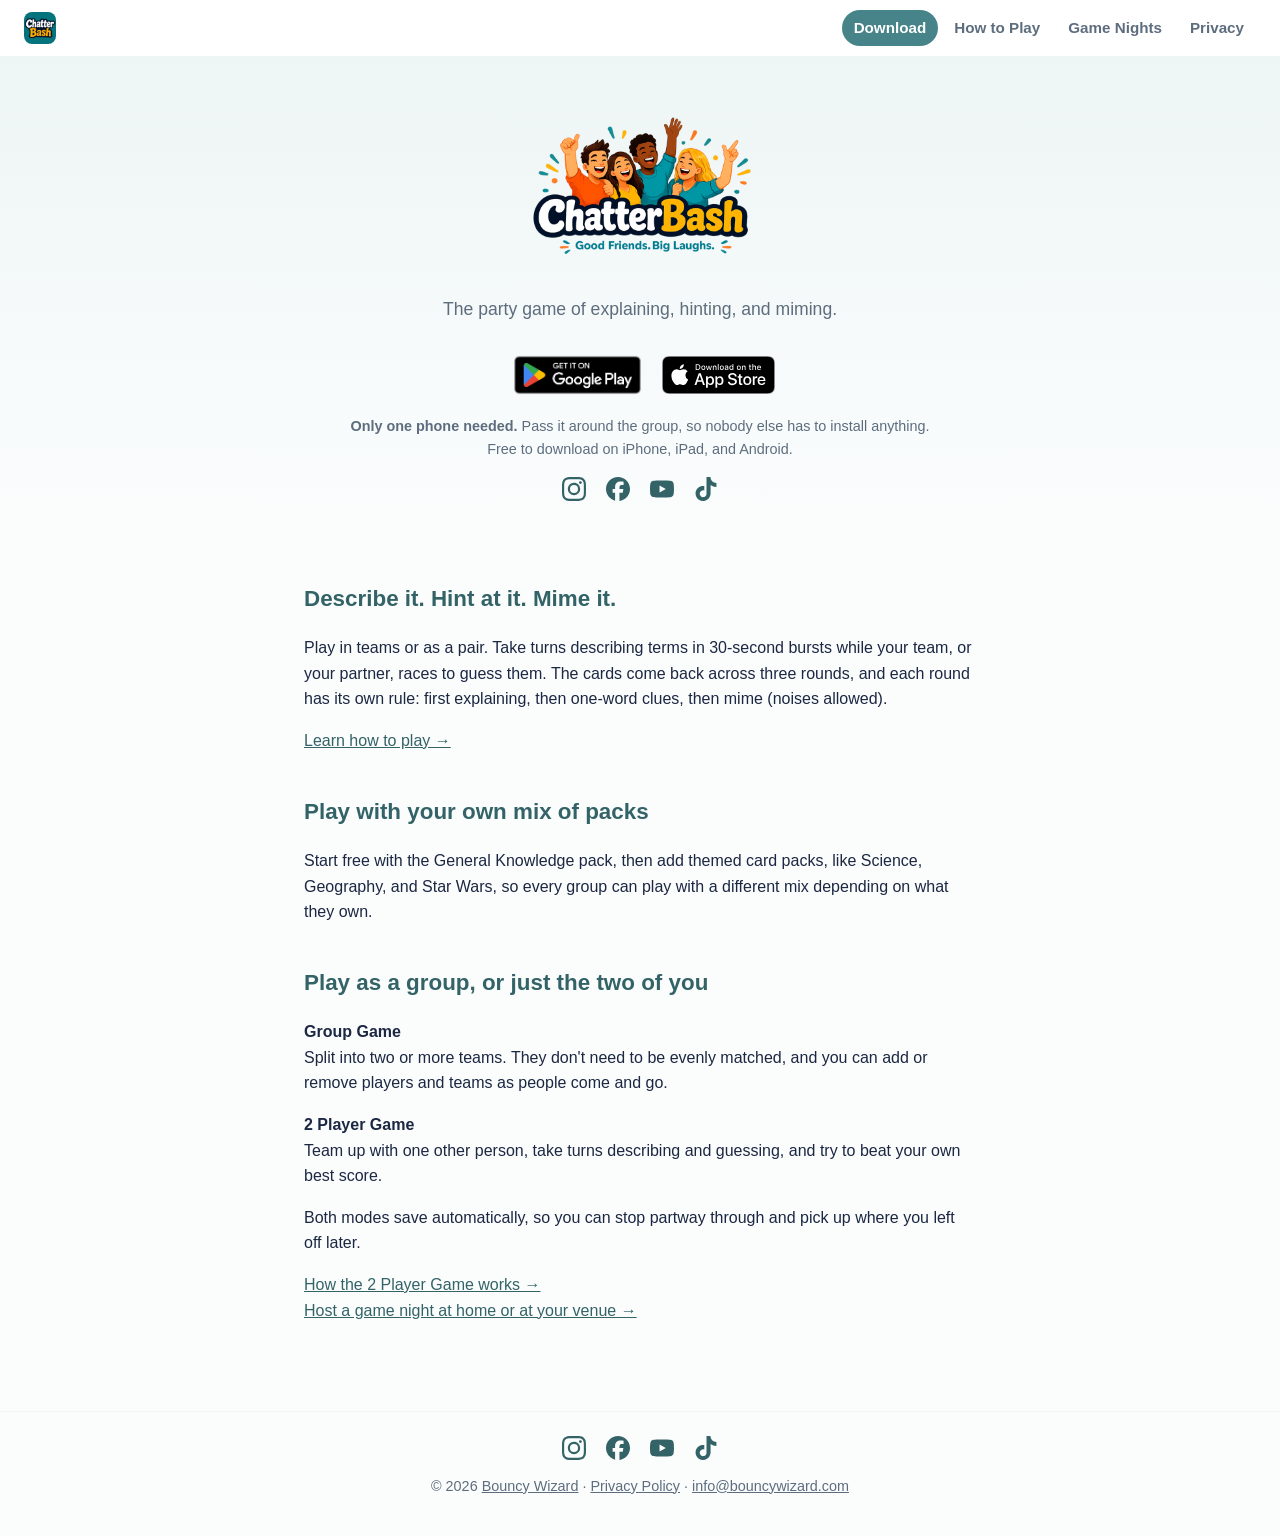
==== commit 230171a4: "BouncyWizard link" ====
--- a/index.html
+++ b/index.html
@@ -114,7 +114,7 @@
       </a>
     </nav>
     <p>
-      &copy; 2026 Bouncy Wizard ·
+      &copy; 2026 <a href="https://bouncywizard.com/" target="_blank" rel="noopener">Bouncy Wizard</a> ·
       <a href="privacy.html">Privacy Policy</a> ·
       <a href="mailto:info@bouncywizard.com">info@bouncywizard.com</a>
     </p>
